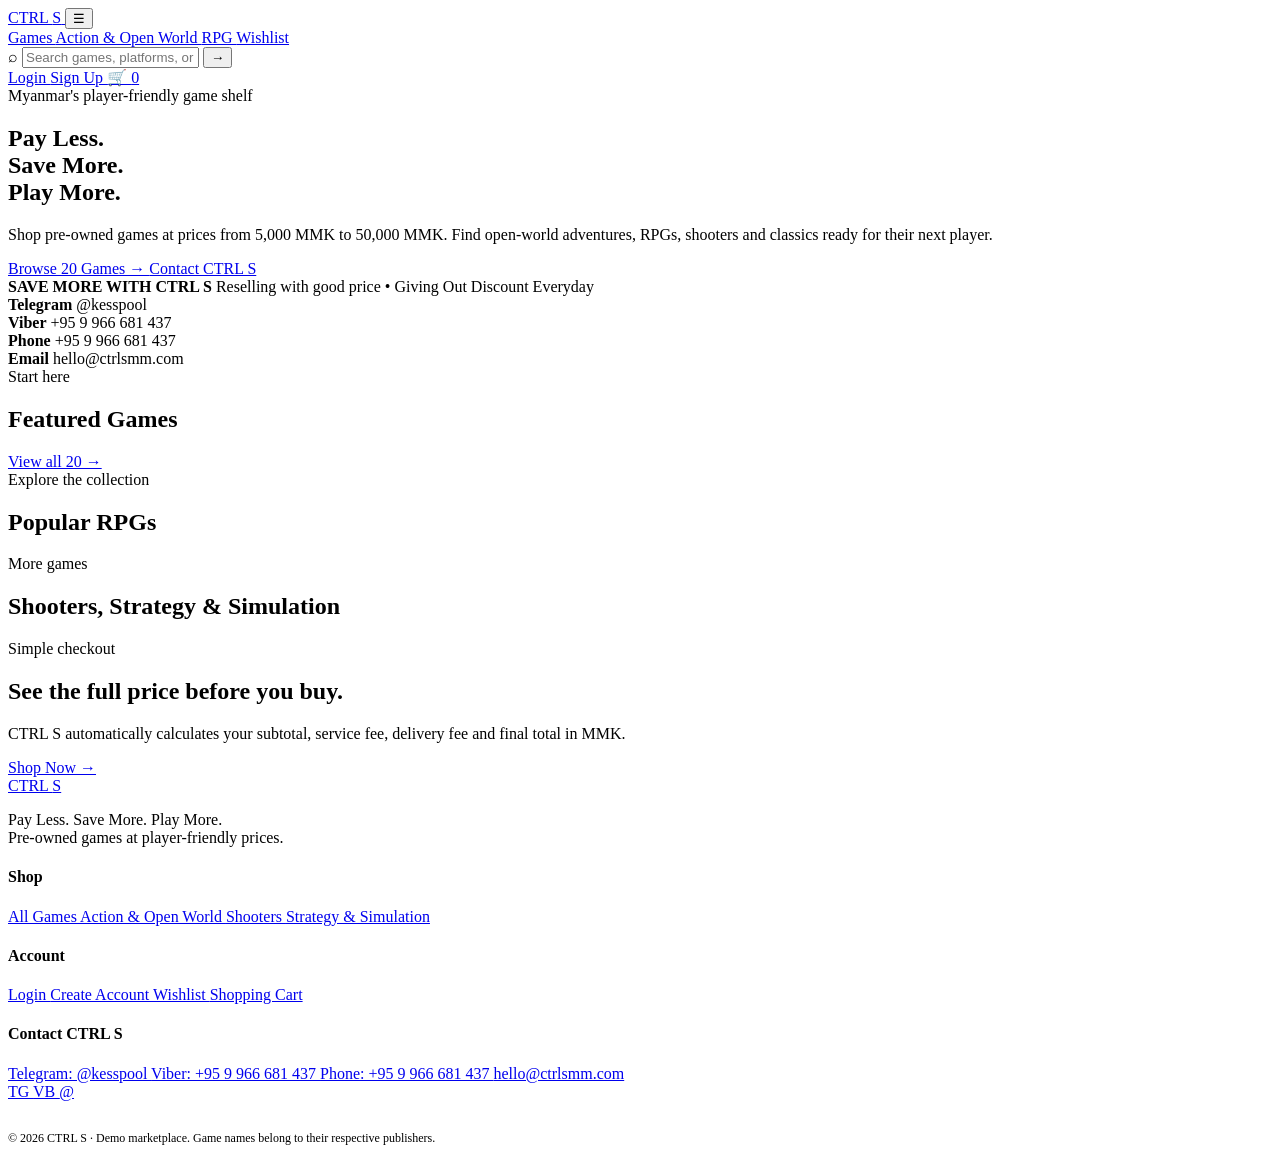
==== index.html @ b0674e4c "Add files via upload" ====
<!doctype html>
<html lang="en">

<head>
    <meta charset="utf-8">
    <meta name="viewport" content="width=device-width, initial-scale=1">

    <title>Home · CTRL S</title>

    <link rel="stylesheet" href="css/style.css">
</head>

<body>

    <!-- ============================== -->
    <!-- Header -->
    <!-- ============================== -->

    <header class="topbar">

        <div class="container nav">

            <a class="logo" href="index.html">
                CTRL <span>S</span>
            </a>

            <button class="mobile-toggle">
                ☰
            </button>

            <nav class="navlinks" id="navlinks">

                <a href="marketplace.html">
                    Games
                </a>

                <a href="marketplace.html?category=Action%20%26%20Open%20World">
                    Action & Open World
                </a>

                <a href="marketplace.html?category=Role-Playing%20Games%20%28RPGs%29">
                    RPG
                </a>

                <a href="profile.html">
                    Wishlist
                </a>

            </nav>

            <form
                class="search"
                action="marketplace.html"
            >

                <span>
                    ⌕
                </span>

                <input
                    name="q"
                    placeholder="Search games, platforms, or categories..."
                >

                <button>
                    →
                </button>

            </form>

            <div class="actions">

                <a
                    class="btn ghost"
                    href="login.html"
                >
                    Login
                </a>

                <a
                    class="btn primary"
                    href="signup.html"
                >
                    Sign Up
                </a>

                <a
                    class="btn cartbtn"
                    href="cart.html"
                >
                    🛒
                    <span class="badge cart-count">
                        0
                    </span>
                </a>

            </div>

        </div>

    </header>


    <!-- ============================== -->
    <!-- Main -->
    <!-- ============================== -->

    <main>

        <!-- Hero -->

        <section class="hero">

            <div class="container hero-grid">

                <div>

                    <span class="eyebrow">
                        Myanmar's player-friendly game shelf
                    </span>

                    <h1>
                        Pay Less.
                        <br>

                        <span style="color:var(--accent)">
                            Save More.
                        </span>

                        <br>

                        Play More.
                    </h1>

                    <p>
                        Shop pre-owned games at prices from
                        5,000 MMK to 50,000 MMK. Find
                        open-world adventures, RPGs, shooters
                        and classics ready for their next player.
                    </p>

                    <div class="hero-actions">

                        <a
                            class="btn primary"
                            href="marketplace.html"
                        >
                            Browse 20 Games →
                        </a>

                        <a
                            class="btn"
                            href="#contact"
                        >
                            Contact CTRL S
                        </a>

                    </div>

                </div>


                <div class="hero-art">

                    <div class="hero-copy">

                        <strong>
                            SAVE MORE WITH CTRL S
                        </strong>

                        <span>
                            Reselling with good price • Giving Out Discount Everyday 
                        </span>

                    </div>

                </div>

            </div>

        </section>


        <!-- ============================== -->
        <!-- Contact -->
        <!-- ============================== -->

        <section
            class="contact-strip"
            id="contact"
        >

            <div class="container contact-items">

                <div class="contact-item">
                    
                    <b>Telegram</b>
                    @kesspool
                </div>

                <div class="contact-item">
                    
                    <b>Viber</b>
                    +95 9 966 681 437
                </div>

                <div class="contact-item">
                    
                    <b>Phone</b>
                     +95 9 966 681 437
                </div>

                <div class="contact-item">
                    
                    <b>Email</b>
                    hello@ctrlsmm.com
                </div>

            </div>

        </section>


        <!-- ============================== -->
        <!-- Featured Games -->
        <!-- ============================== -->

        <section class="section">

            <div class="container">

                <div class="section-head">

                    <div>

                        <span class="eyebrow">
                            Start here
                        </span>

                        <h2>
                            Featured Games
                        </h2>

                    </div>

                    <a
                        class="muted"
                        href="marketplace.html"
                    >
                        View all 20 →
                    </a>

                </div>

                <!-- JavaScript puts game cards here -->

                <div
                    id="featured"
                    class="grid"
                ></div>

            </div>

        </section>


        <!-- ============================== -->
        <!-- Popular RPGs -->
        <!-- ============================== -->

        <section class="section">

            <div class="container">

                <div class="section-head">

                    <div>

                        <span class="eyebrow">
                            Explore the collection
                        </span>

                        <h2>
                            Popular RPGs
                        </h2>

                    </div>

                </div>

                <!-- JavaScript puts game cards here -->

                <div
                    id="popular"
                    class="grid"
                ></div>

            </div>

        </section>


        <!-- ============================== -->
        <!-- More Games -->
        <!-- ============================== -->

        <section class="section">

            <div class="container">

                <div class="section-head">

                    <div>

                        <span class="eyebrow">
                            More games
                        </span>

                        <h2>
                            Shooters, Strategy & Simulation
                        </h2>

                    </div>

                </div>

                <!-- JavaScript puts game cards here -->

                <div
                    id="recent"
                    class="grid"
                ></div>

            </div>

        </section>


        <!-- ============================== -->
        <!-- Promo -->
        <!-- ============================== -->

        <section class="section">

            <div class="container">

                <div class="promo">

                    <div>

                        <span class="eyebrow">
                            Simple checkout
                        </span>

                        <h2>
                            See the full price before you buy.
                        </h2>

                        <p>
                            CTRL S automatically calculates your
                            subtotal, service fee, delivery fee
                            and final total in MMK.
                        </p>

                    </div>

                    <a
                        class="btn primary"
                        href="marketplace.html"
                    >
                        Shop Now →
                    </a>

                </div>

            </div>

        </section>

    </main>


    <!-- ============================== -->
    <!-- Toast -->
    <!-- ============================== -->

    <div
        id="toast"
        class="toast"
    ></div>


    <!-- ============================== -->
    <!-- Footer -->
    <!-- ============================== -->

    <footer class="footer">

        <div class="container footer-grid">

            <!-- Footer Brand -->

            <div>

                <a
                    class="logo"
                    href="index.html"
                >
                    CTRL <span>S</span>
                </a>

                <p>
                    Pay Less. Save More. Play More.
                    <br>
                    Pre-owned games at player-friendly prices.
                </p>

            </div>


            <!-- Shop -->

            <div>

                <h4>
                    Shop
                </h4>

                <a href="marketplace.html">
                    All Games
                </a>

                <a href="marketplace.html?category=Action%20%26%20Open%20World">
                    Action & Open World
                </a>

                <a href="marketplace.html?category=Shooters">
                    Shooters
                </a>

                <a href="marketplace.html?category=Platformers%2C%20Strategy%2C%20%26%20Simulation">
                    Strategy & Simulation
                </a>

            </div>


            <!-- Account -->

            <div>

                <h4>
                    Account
                </h4>

                <a href="login.html">
                    Login
                </a>

                <a href="signup.html">
                    Create Account
                </a>

                <a href="profile.html">
                    Wishlist
                </a>

                <a href="cart.html">
                    Shopping Cart
                </a>

            </div>


             <!-- Contact -->
            <div>

                <h4>Contact CTRL S</h4>

                <a
                    href="https://t.me/kesspool"
                    target="_blank"
                >
                    Telegram: @kesspool
                </a>

                <a href="viber://chat?number=%2B959966681437">
                    Viber: +95 9 966 681 437
                </a>

                <a href="tel:+959966681437">
                    Phone: +95 9 966 681 437
                </a>

                <a href="mailto:hello@ctrlsmm.com">
                    hello@ctrlsmm.com
                </a>


                <div class="socials">

                    <a href="https://t.me/kesspool">
                        TG
                    </a>

                    <a href="viber://chat?number=%2B959966681437">
                        VB
                    </a>

                    <a href="mailto:hello@ctrlsmm.com">
                        @
                    </a>

                </div>

            </div>

        </div>


        <!-- Copyright -->

        <div
            class="container"
            style="margin-top:30px;font-size:12px"
        >
            © 2026 CTRL S · Demo marketplace.
            Game names belong to their respective publishers.
        </div>

    </footer>


    <!-- ============================== -->
    <!-- JavaScript -->
    <!-- ============================== -->

    <script src="js/products.js"></script>
    <script src="js/main.js"></script>

</body>

</html>
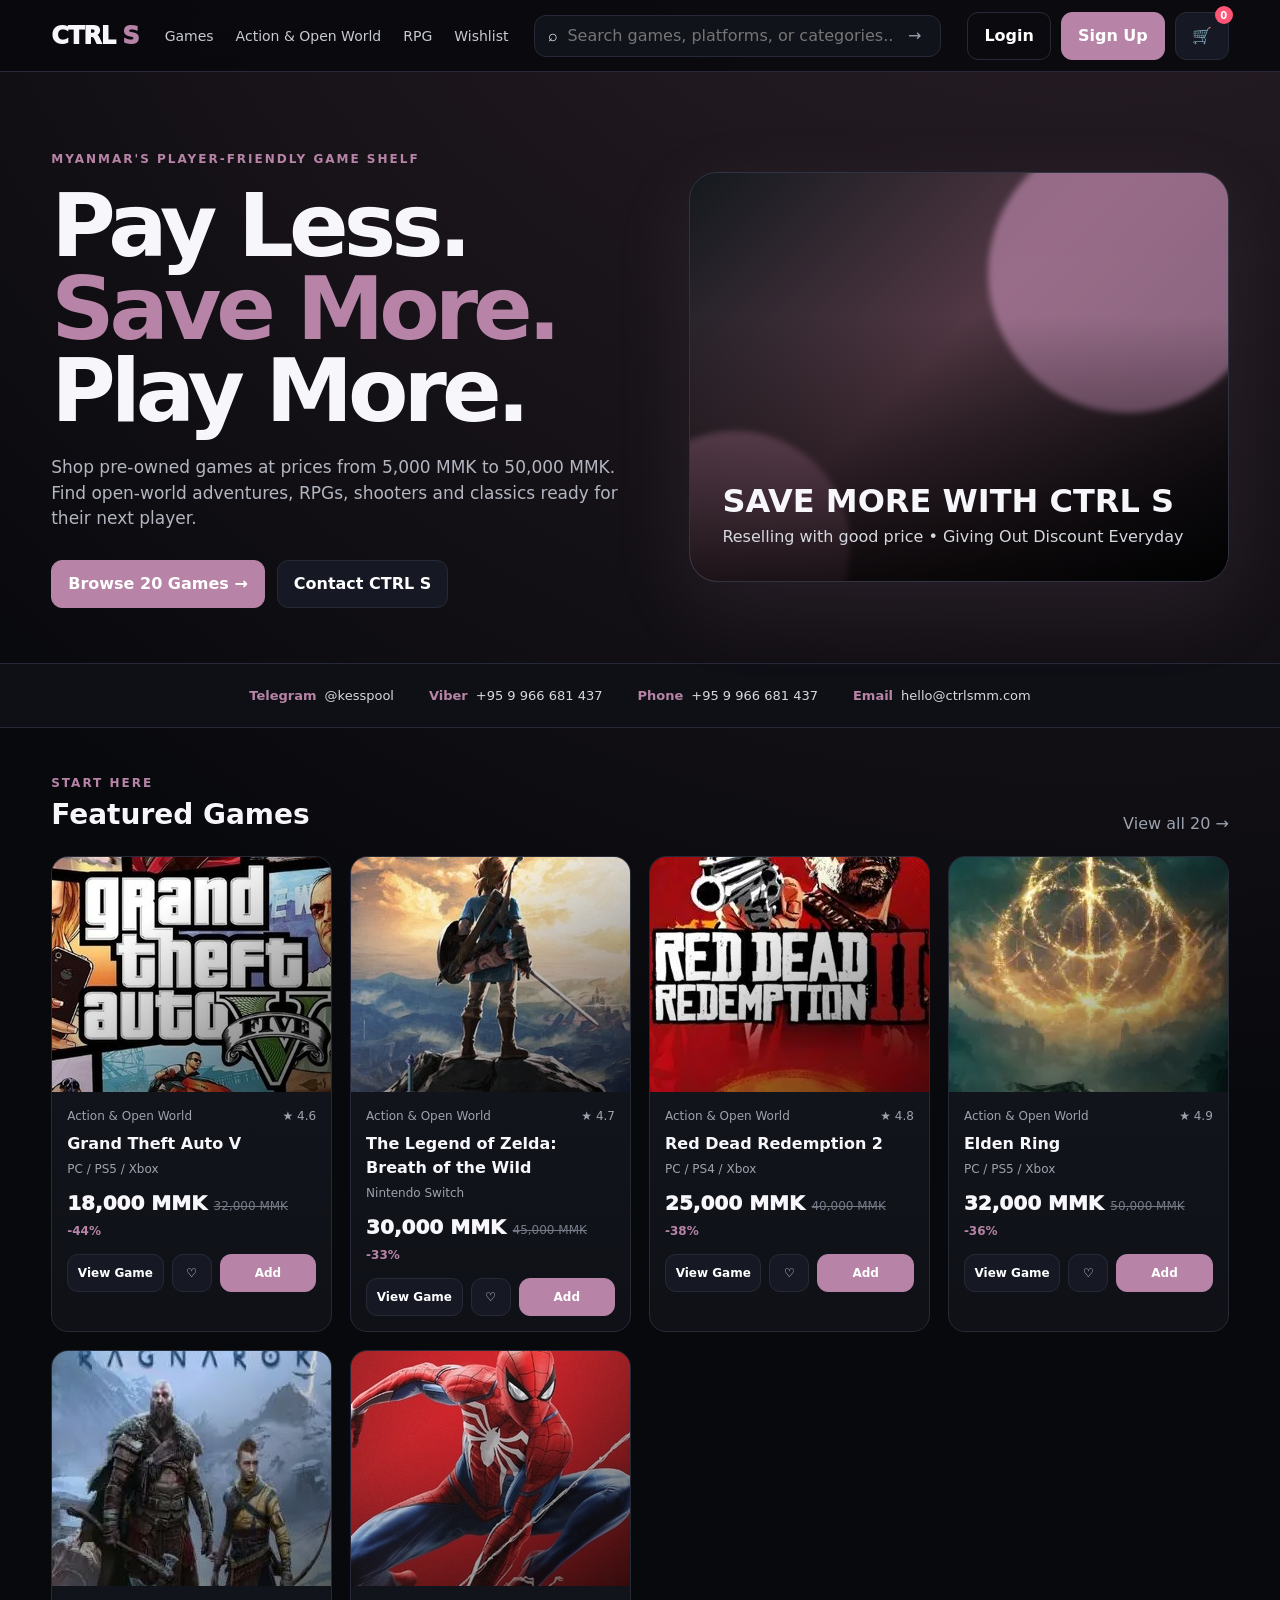
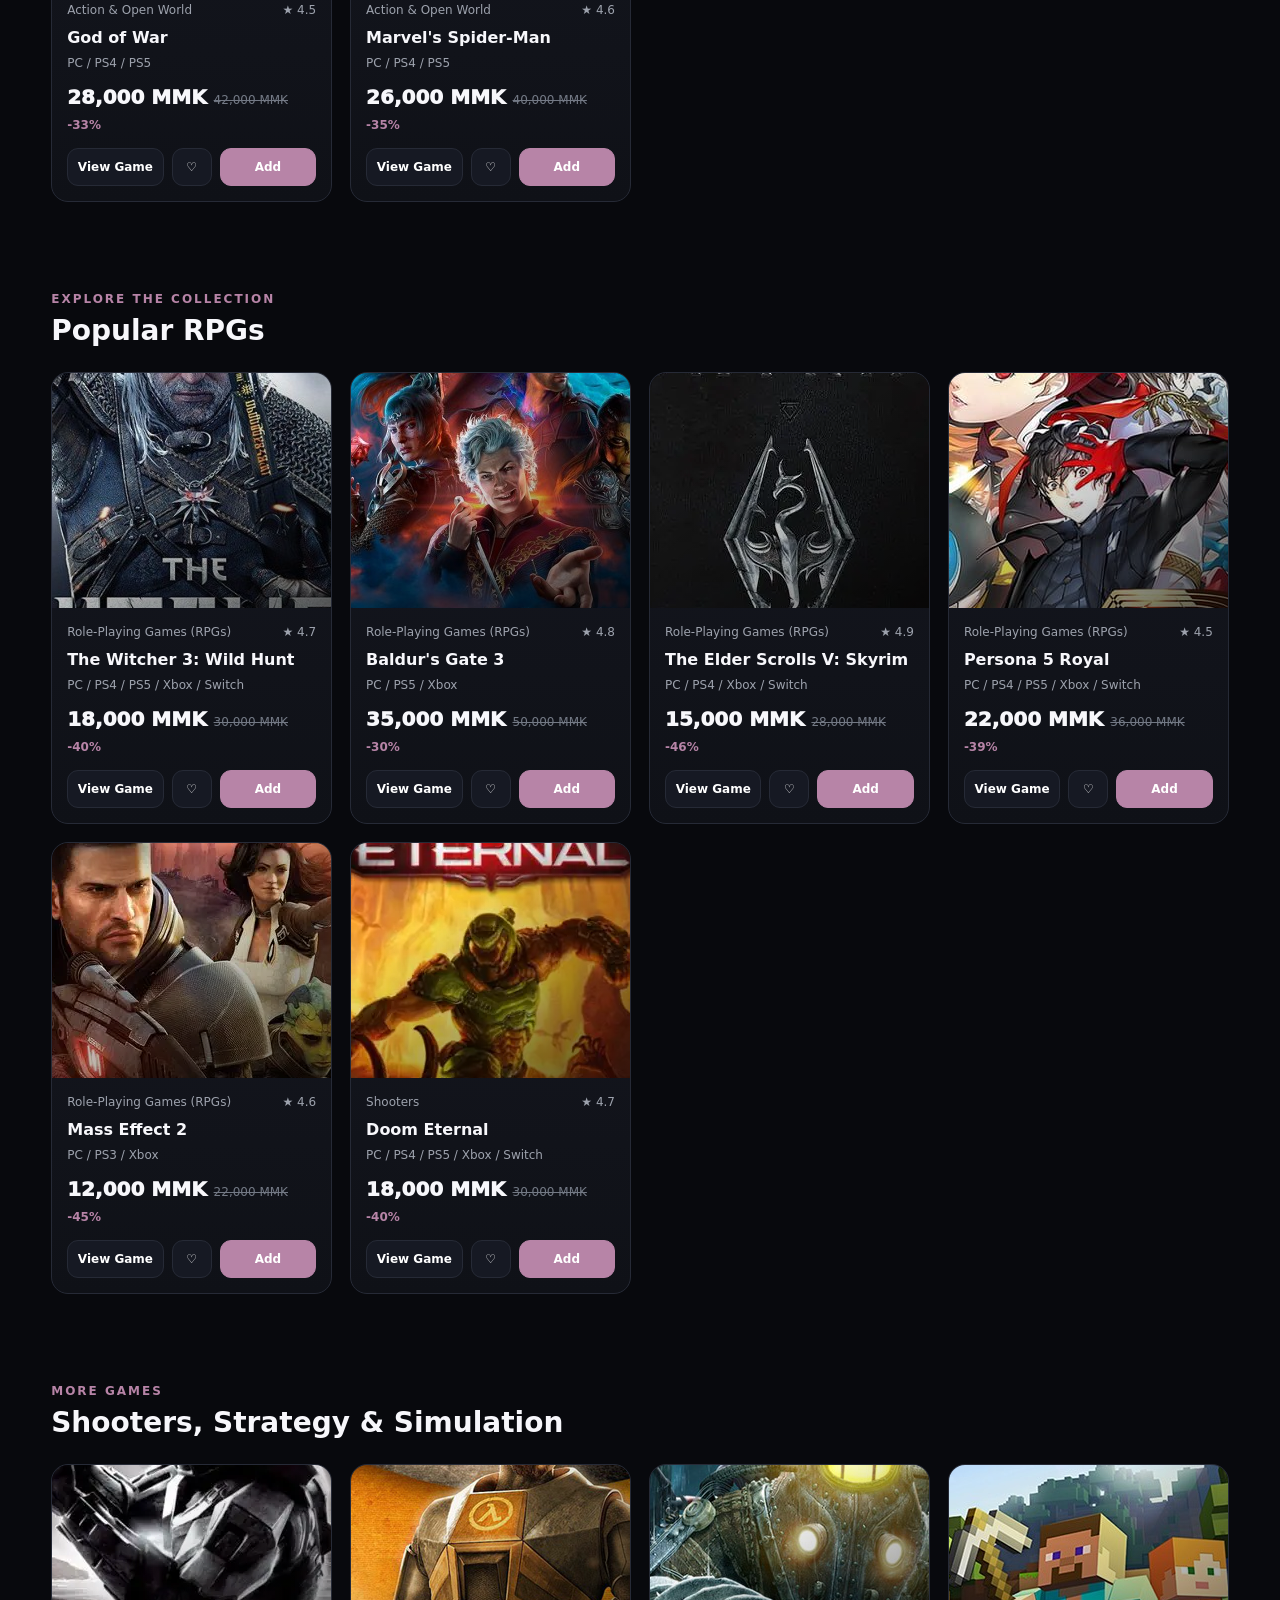
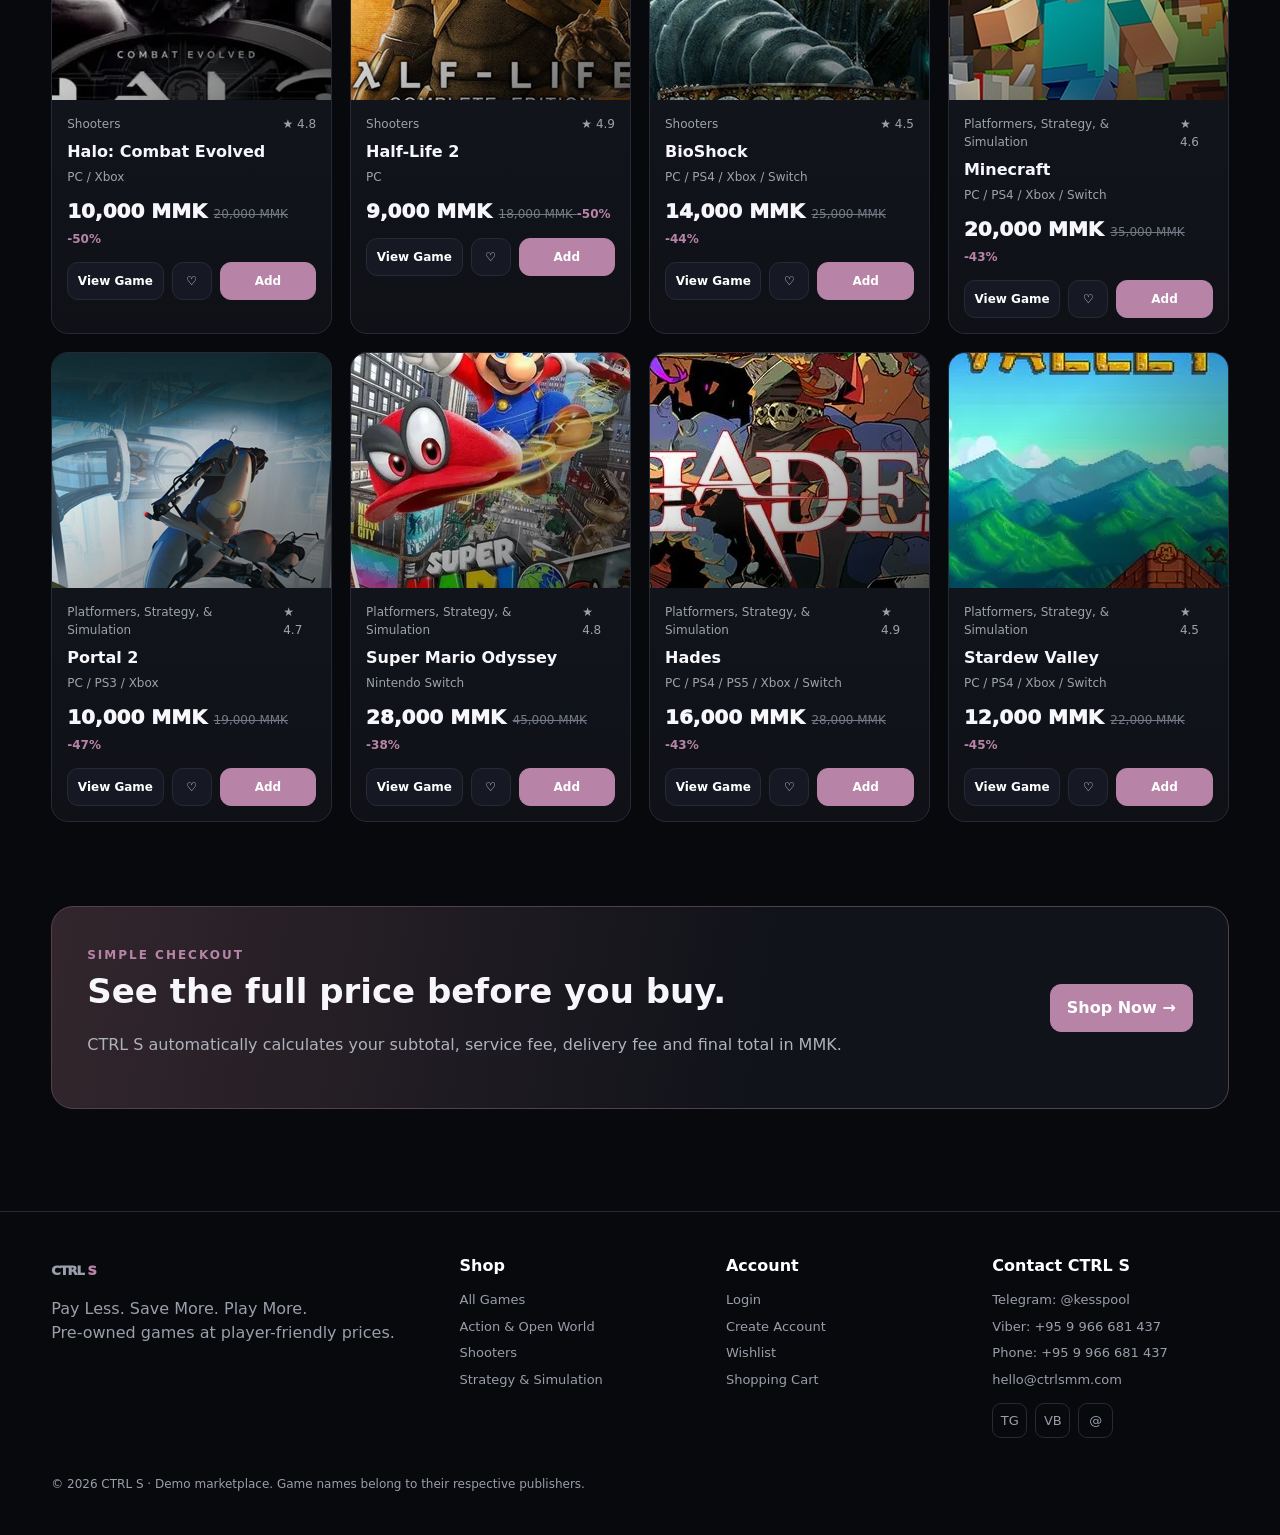
==== commit b353c115: "Add files via upload" ====
--- a/index.html
+++ b/index.html
@@ -7,7 +7,7 @@
 
     <title>Home · CTRL S</title>
 
-    <link rel="stylesheet" href="css/style.css">
+    <link rel="stylesheet" href="style.css">
 </head>
 
 <body>
@@ -535,8 +535,8 @@
     <!-- JavaScript -->
     <!-- ============================== -->
 
-    <script src="js/products.js"></script>
-    <script src="js/main.js"></script>
+    <script src="products.js"></script>
+    <script src="main.js"></script>
 
 </body>
 
--- a/style.css
+++ b/style.css
@@ -0,0 +1,1076 @@
+:root{
+ --bg:#08090d;--panel:#11131a;--panel2:#171923;--text:#f7f7fb;--muted:#9ca3af;
+ --line:#262a36;--accent:#B784A7;--accent2:#B784A7;--danger:#ff5577;--max:1200px;
+}
+
+*{box-sizing:border-box}
+html{scroll-behavior:smooth}
+
+body{
+ margin:0;
+ background:radial-gradient(circle at 85% -10%,#30232B 0,transparent 30%),var(--bg);
+ color:var(--text);
+ font-family:Inter,system-ui,-apple-system,Segoe UI,sans-serif;
+ line-height:1.5
+}
+
+a{color:inherit;text-decoration:none}
+button,input,select,textarea{font:inherit}
+button{cursor:pointer;border:0}
+
+.container{width:min(var(--max),92%);margin:auto}
+
+.topbar{
+ height:72px;
+ border-bottom:1px solid var(--line);
+ background:rgba(8,9,13,.88);
+ backdrop-filter:blur(18px);
+ position:sticky;
+ top:0;
+ z-index:50
+}
+
+.nav{
+ height:72px;
+ display:flex;
+ align-items:center;
+ gap:26px
+}
+
+.logo{
+ font-weight:950;
+ letter-spacing:-1px;
+ font-size:24px
+}
+
+.logo span{color:var(--accent)}
+
+.navlinks{
+ display:flex;
+ gap:22px;
+ color:#c8cad2;
+ font-size:14px
+}
+
+.navlinks a:hover{color:var(--accent)}
+
+.search{
+ display:flex;
+ align-items:center;
+ background:#11131a;
+ border:1px solid var(--line);
+ border-radius:12px;
+ padding:0 13px;
+ height:42px;
+ flex:1;
+ max-width:430px;
+ margin-left:auto
+}
+
+.search input{
+ background:transparent;
+ border:0;
+ outline:0;
+ color:#fff;
+ width:100%;
+ padding:0 9px
+}
+
+.search button{
+ background:none;
+ color:var(--muted)
+}
+
+.actions{
+ display:flex;
+ align-items:center;
+ gap:10px
+}
+
+.btn{
+ display:inline-flex;
+ align-items:center;
+ justify-content:center;
+ gap:8px;
+ border-radius:11px;
+ padding:11px 16px;
+ font-weight:800;
+ transition:.2s;
+ border:1px solid var(--line);
+ background:#161923;
+ color:#fff
+}
+
+.btn:hover{
+ transform:translateY(-2px);
+ border-color:#4a4f5e
+}
+
+.btn.primary{
+ background:var(--accent);
+ color:#fff;
+ border-color:var(--accent)
+}
+
+.btn.primary:hover{
+ background:#A96F91
+}
+
+.btn.ghost{background:transparent}
+
+.cartbtn{position:relative}
+
+.badge{
+ position:absolute;
+ right:-5px;
+ top:-7px;
+ background:var(--danger);
+ color:#fff;
+ border-radius:99px;
+ font-size:10px;
+ min-width:18px;
+ height:18px;
+ display:grid;
+ place-items:center
+}
+
+.mobile-toggle{
+ display:none;
+ background:none;
+ color:#fff;
+ font-size:24px
+}
+
+
+/* =========================
+   HERO
+========================= */
+
+.hero{padding:74px 0 55px}
+
+.hero-grid{
+ display:grid;
+ grid-template-columns:1.05fr .95fr;
+ gap:42px;
+ align-items:center
+}
+
+.eyebrow{
+ color:var(--accent);
+ font-weight:900;
+ text-transform:uppercase;
+ letter-spacing:2px;
+ font-size:12px
+}
+
+.hero h1{
+ font-size:clamp(48px,7vw,88px);
+ line-height:.94;
+ letter-spacing:-5px;
+ margin:15px 0 22px;
+ max-width:720px
+}
+
+.hero p{
+ color:#b3b6c0;
+ max-width:570px;
+ font-size:17px
+}
+
+.hero-actions{
+ display:flex;
+ gap:12px;
+ margin-top:28px
+}
+
+.hero-art{
+ height:410px;
+ border-radius:28px;
+ overflow:hidden;
+ position:relative;
+ border:1px solid #303442;
+ background:linear-gradient(135deg,#14191e,#523844 45%,#08090d);
+ box-shadow:0 25px 80px rgba(183,132,167,.12)
+}
+
+.hero-art:before,
+.hero-art:after{
+ content:"";
+ position:absolute;
+ border-radius:50%;
+ filter:blur(3px)
+}
+
+.hero-art:before{
+ width:280px;
+ height:280px;
+ background:#B784A7;
+ right:-40px;
+ top:-40px;
+ opacity:.7
+}
+
+.hero-art:after{
+ width:230px;
+ height:230px;
+ background:#B57C9A;
+ left:-70px;
+ bottom:-80px;
+ opacity:.55
+}
+
+.hero-copy{
+ position:absolute;
+ inset:0;
+ display:flex;
+ flex-direction:column;
+ justify-content:end;
+ padding:32px;
+ z-index:1;
+ background:linear-gradient(transparent 35%,rgba(0,0,0,.8))
+}
+
+.hero-copy strong{font-size:32px}
+.hero-copy span{color:#d5d8df}
+
+
+/* =========================
+   SECTIONS
+========================= */
+
+.section{padding:42px 0}
+
+.section-head{
+ display:flex;
+ justify-content:space-between;
+ align-items:end;
+ margin-bottom:20px
+}
+
+.section h2{
+ font-size:28px;
+ margin:0
+}
+
+.muted{color:var(--muted)}
+
+.grid{
+ display:grid;
+ grid-template-columns:repeat(4,1fr);
+ gap:18px
+}
+
+
+/* =========================
+   PRODUCT CARDS
+========================= */
+
+.card{
+ background:linear-gradient(180deg,#151720,#0f1117);
+ border:1px solid var(--line);
+ border-radius:17px;
+ overflow:hidden;
+ transition:.22s
+}
+
+.card:hover{
+ transform:translateY(-5px);
+ border-color:#414653
+}
+
+.cover{
+ height:235px;
+ position:relative;
+ overflow:hidden;
+ background:#222
+}
+
+.cover:before{
+ content:"";
+ position:absolute;
+ width:170px;
+ height:170px;
+ border-radius:50%;
+ background:rgba(255,255,255,.18);
+ right:-55px;
+ top:-50px;
+ filter:blur(2px)
+}
+
+.cover:after{
+ content:"";
+ position:absolute;
+ inset:0;
+ background:linear-gradient(145deg,transparent 25%,rgba(0,0,0,.55))
+}
+
+.cover-title{
+ position:absolute;
+ left:17px;
+ bottom:15px;
+ z-index:2;
+ font-weight:950;
+ font-size:25px;
+ line-height:1.02;
+ max-width:85%;
+ text-shadow:0 2px 12px #000
+}
+
+.cover-sub{
+ position:absolute;
+ left:18px;
+ top:16px;
+ z-index:2;
+ background:rgba(0,0,0,.45);
+ border:1px solid rgba(255,255,255,.15);
+ padding:4px 8px;
+ border-radius:7px;
+ font-size:11px;
+ font-weight:800
+}
+
+.card-body{padding:15px}
+
+.meta{
+ display:flex;
+ justify-content:space-between;
+ gap:8px;
+ color:#9da2ad;
+ font-size:12px
+}
+
+.price{
+ font-size:20px;
+ font-weight:950
+}
+
+.old{
+ text-decoration:line-through;
+ color:#737985;
+ font-size:12px
+}
+
+.discount{
+ color:var(--accent);
+ font-weight:800;
+ font-size:12px
+}
+
+.card-actions{
+ display:flex;
+ gap:8px;
+ margin-top:12px
+}
+
+.card-actions .btn{
+ flex:1;
+ padding:9px;
+ font-size:12px
+}
+
+.heart{
+ width:40px!important;
+ flex:0 0 40px!important
+}
+
+
+/* =========================
+   CATEGORIES
+========================= */
+
+.categories{
+ display:grid;
+ grid-template-columns:repeat(4,1fr);
+ gap:14px
+}
+
+.cat{
+ padding:22px;
+ border-radius:16px;
+ border:1px solid var(--line);
+ background:#101219
+}
+
+.cat b{
+ display:block;
+ margin-top:20px
+}
+
+.cat:hover{
+ border-color:var(--accent)
+}
+
+
+/* =========================
+   STEPS
+========================= */
+
+.steps{
+ display:grid;
+ grid-template-columns:repeat(3,1fr);
+ gap:18px
+}
+
+.step{
+ padding:25px;
+ border:1px solid var(--line);
+ border-radius:17px;
+ background:#101219
+}
+
+.stepnum{
+ width:36px;
+ height:36px;
+ border-radius:10px;
+ display:grid;
+ place-items:center;
+ background:var(--accent);
+ color:#fff;
+ font-weight:950
+}
+
+
+/* =========================
+   PROMO
+========================= */
+
+.promo{
+ padding:35px;
+ border:1px solid #55404A;
+ border-radius:22px;
+ background:linear-gradient(100deg,#33262D,#11131a 60%);
+ display:flex;
+ align-items:center;
+ justify-content:space-between;
+ gap:25px
+}
+
+.promo h2{
+ font-size:34px;
+ margin:0
+}
+
+.promo p{color:#aeb2bc}
+
+
+/* =========================
+   MARKETPLACE
+========================= */
+
+.page-head{padding:55px 0 28px}
+
+.page-head h1{
+ font-size:46px;
+ letter-spacing:-2px;
+ margin:0 0 8px
+}
+
+.filters{
+ display:flex;
+ gap:10px;
+ flex-wrap:wrap;
+ margin:15px 0 25px
+}
+
+.filters input,
+.filters select,
+.form input,
+.form select,
+.form textarea{
+ background:#11131a;
+ color:#fff;
+ border:1px solid var(--line);
+ border-radius:10px;
+ padding:11px 12px;
+ outline:none
+}
+
+.filters input{min-width:240px}
+.filters select{min-width:145px}
+
+.market-layout{
+ display:grid;
+ grid-template-columns:1fr;
+ gap:20px
+}
+
+
+/* =========================
+   PRODUCT DETAILS
+========================= */
+
+.product-layout{
+ display:grid;
+ grid-template-columns:.9fr 1.1fr;
+ gap:35px;
+ padding:55px 0
+}
+
+.product-visual{
+ height:570px;
+ border-radius:22px;
+ position:relative;
+ overflow:hidden;
+ border:1px solid var(--line)
+}
+
+.product-info h1{
+ font-size:52px;
+ line-height:1;
+ margin:10px 0 16px;
+ letter-spacing:-2px
+}
+
+.product-info .bigprice{
+ font-size:38px;
+ font-weight:950;
+ margin:20px 0
+}
+
+.detail-list{
+ display:grid;
+ grid-template-columns:repeat(2,1fr);
+ gap:10px;
+ margin:22px 0
+}
+
+.detail{
+ padding:13px;
+ background:#11131a;
+ border:1px solid var(--line);
+ border-radius:10px
+}
+
+.seller{
+ padding:18px;
+ border:1px solid var(--line);
+ border-radius:14px;
+ margin:20px 0
+}
+
+.qty{
+ display:flex;
+ align-items:center;
+ gap:10px
+}
+
+.qty button{
+ width:35px;
+ height:35px;
+ border-radius:8px;
+ background:#20232d;
+ color:#fff
+}
+
+
+/* =========================
+   FORMS
+========================= */
+
+.form-wrap{
+ max-width:820px;
+ padding:55px 0
+}
+
+.form-grid{
+ display:grid;
+ grid-template-columns:1fr 1fr;
+ gap:16px
+}
+
+.field{
+ display:flex;
+ flex-direction:column;
+ gap:7px
+}
+
+.field.full{grid-column:1/-1}
+
+.field label{
+ font-size:13px;
+ font-weight:800;
+ color:#d9dbe1
+}
+
+.form textarea{
+ min-height:140px;
+ resize:vertical
+}
+
+.error{
+ color:#ff7995;
+ font-size:12px;
+ display:none
+}
+
+.drop{
+ padding:30px;
+ border:1px dashed #4b5060;
+ border-radius:14px;
+ text-align:center;
+ color:#9da2ad
+}
+
+
+/* =========================
+   CART
+========================= */
+
+.cart-layout{
+ display:grid;
+ grid-template-columns:1.4fr .6fr;
+ gap:20px;
+ padding:45px 0
+}
+
+.cart-item{
+ display:grid;
+ grid-template-columns:100px 1fr auto;
+ gap:15px;
+ padding:15px;
+ border:1px solid var(--line);
+ border-radius:15px;
+ background:#11131a;
+ margin-bottom:12px
+}
+
+.mini-cover{
+ height:90px;
+ border-radius:10px
+}
+
+.summary{
+ padding:22px;
+ border:1px solid var(--line);
+ border-radius:15px;
+ background:#11131a;
+ height:max-content;
+ position:sticky;
+ top:95px
+}
+
+.summary-row{
+ display:flex;
+ justify-content:space-between;
+ margin:12px 0;
+ color:#b4b8c2
+}
+
+.summary-total{
+ font-size:22px;
+ font-weight:950;
+ color:#fff;
+ border-top:1px solid var(--line);
+ padding-top:15px
+}
+
+
+/* =========================
+   AUTH
+========================= */
+
+.auth{
+ min-height:calc(100vh - 72px);
+ display:grid;
+ place-items:center;
+ padding:50px 0
+}
+
+.auth-box{
+ width:min(450px,92%);
+ padding:30px;
+ background:#11131a;
+ border:1px solid var(--line);
+ border-radius:20px
+}
+
+.auth-box h1{margin-top:0}
+
+.auth-box .field{margin:13px 0}
+
+.auth-box .btn{width:100%}
+
+
+/* =========================
+   PROFILE
+========================= */
+
+.profile-grid{
+ display:grid;
+ grid-template-columns:260px 1fr;
+ gap:20px;
+ padding:45px 0
+}
+
+.side{
+ padding:15px;
+ border:1px solid var(--line);
+ border-radius:15px;
+ background:#11131a;
+ height:max-content
+}
+
+.side a{
+ display:block;
+ padding:12px;
+ border-radius:9px;
+ color:#b8bcc6
+}
+
+.side a:hover,
+.side a.active{
+ background:#20232d;
+ color:#fff
+}
+
+.panel{
+ padding:22px;
+ border:1px solid var(--line);
+ border-radius:15px;
+ background:#11131a;
+ margin-bottom:15px
+}
+
+.stats{
+ display:grid;
+ grid-template-columns:repeat(3,1fr);
+ gap:12px
+}
+
+.stat{
+ padding:18px;
+ background:#171a23;
+ border-radius:12px
+}
+
+.stat b{font-size:25px}
+
+
+/* =========================
+   FOOTER
+========================= */
+
+.footer{
+ margin-top:60px;
+ border-top:1px solid var(--line);
+ padding:42px 0;
+ color:#999eaa
+}
+
+.footer-grid{
+ display:grid;
+ grid-template-columns:1.6fr 1fr 1fr 1fr;
+ gap:30px
+}
+
+.footer h4{
+ color:#fff;
+ margin:0 0 12px
+}
+
+.footer a{
+ display:block;
+ margin:7px 0;
+ font-size:13px
+}
+
+.socials{
+ display:flex;
+ gap:8px
+}
+
+.socials a{
+ width:35px;
+ height:35px;
+ display:grid;
+ place-items:center;
+ border:1px solid var(--line);
+ border-radius:9px
+}
+
+
+/* =========================
+   TOAST / EMPTY
+========================= */
+
+.toast{
+ position:fixed;
+ right:22px;
+ bottom:22px;
+ background:#f7f7fb;
+ color:#08090d;
+ padding:13px 17px;
+ border-radius:11px;
+ font-weight:800;
+ box-shadow:0 12px 40px #0008;
+ transform:translateY(30px);
+ opacity:0;
+ pointer-events:none;
+ transition:.25s;
+ z-index:100
+}
+
+.toast.show{
+ transform:translateY(0);
+ opacity:1
+}
+
+.empty{
+ text-align:center;
+ padding:60px;
+ border:1px dashed #3b3f4c;
+ border-radius:16px;
+ color:#9da2ad
+}
+
+.empty h2{color:#fff}
+
+
+/* =========================
+   GAME IMAGE PLACEHOLDERS
+========================= */
+
+.game-image-placeholder{
+ height:235px;
+ position:relative;
+ overflow:hidden;
+ border-radius:0;
+ background:#222;
+ display:flex;
+ align-items:center;
+ justify-content:center
+}
+
+.game-image-placeholder.large{
+ height:570px;
+ border-radius:22px;
+ border:1px solid var(--line)
+}
+
+.game-image-placeholder:after{
+ content:"";
+ position:absolute;
+ inset:0;
+ background:linear-gradient(145deg,transparent 30%,rgba(0,0,0,.65))
+}
+
+.image-placeholder-inner{
+ position:relative;
+ z-index:2;
+ text-align:center;
+ border:1px dashed rgba(255,255,255,.4);
+ padding:18px 25px;
+ border-radius:13px;
+ background:rgba(0,0,0,.2);
+ backdrop-filter:blur(5px)
+}
+
+.image-placeholder-inner span{
+ display:block;
+ font-size:12px;
+ font-weight:950;
+ letter-spacing:2px;
+ color:#fff
+}
+
+.image-placeholder-inner small{
+ display:block;
+ margin-top:7px;
+ color:#ddd;
+ font-size:13px
+}
+
+.image-placeholder-inner em{
+ display:block;
+ margin-top:4px;
+ color:var(--accent);
+ font-style:normal;
+ font-size:11px
+}
+
+
+/* =========================
+   CONTACT
+========================= */
+
+.contact-strip{
+ border-top:1px solid var(--line);
+ border-bottom:1px solid var(--line);
+ background:#0e1016;
+ padding:22px 0
+}
+
+.contact-items{
+ display:flex;
+ justify-content:center;
+ gap:35px;
+ flex-wrap:wrap
+}
+
+.contact-item{
+ display:flex;
+ align-items:center;
+ gap:8px;
+ color:#d6d9e0;
+ font-size:13px
+}
+
+.contact-item b{color:var(--accent)}
+
+.price-note{
+ font-size:12px;
+ color:#8f95a1;
+ margin-top:6px
+}
+
+
+/* =========================
+   RESPONSIVE
+========================= */
+
+@media(max-width:950px){
+
+ .navlinks{display:none}
+
+ .mobile-toggle{
+  display:block
+ }
+
+ .nav{gap:12px}
+
+ .search{
+  max-width:none
+ }
+
+ .hero-grid,
+ .product-layout,
+ .cart-layout{
+  grid-template-columns:1fr
+ }
+
+ .hero-art{height:330px}
+
+ .grid{
+  grid-template-columns:repeat(3,1fr)
+ }
+
+ .categories{
+  grid-template-columns:repeat(2,1fr)
+ }
+
+ .profile-grid{
+  grid-template-columns:1fr
+ }
+
+ .summary{
+  position:static
+ }
+}
+
+@media(max-width:680px){
+
+ .nav{height:64px}
+ .topbar{height:64px}
+
+ .actions .btn:not(.cartbtn){
+  display:none
+ }
+
+ .search{
+  order:3;
+  width:100%;
+  max-width:none
+ }
+
+ .nav{
+  flex-wrap:wrap;
+  height:auto;
+  padding:10px 0
+ }
+
+ .topbar{height:112px}
+
+ .hero{
+  padding-top:45px
+ }
+
+ .hero h1{
+  font-size:52px;
+  letter-spacing:-3px
+ }
+
+ .grid{
+  grid-template-columns:repeat(2,1fr)
+ }
+
+ .cover{
+  height:190px
+ }
+
+ .steps{
+  grid-template-columns:1fr
+ }
+
+ .footer-grid{
+  grid-template-columns:1fr 1fr
+ }
+
+ .form-grid{
+  grid-template-columns:1fr
+ }
+
+ .field.full{
+  grid-column:auto
+ }
+
+ .page-head h1{
+  font-size:38px
+ }
+
+ .product-info h1{
+  font-size:40px
+ }
+
+ .detail-list{
+  grid-template-columns:1fr
+ }
+
+ .cart-item{
+  grid-template-columns:70px 1fr
+ }
+
+ .cart-item .remove{
+  grid-column:2
+ }
+
+ .promo{
+  display:block
+ }
+
+ .categories{
+  grid-template-columns:1fr 1fr
+ }
+}
+
+@media(max-width:440px){
+
+ .grid{
+  grid-template-columns:1fr
+ }
+
+ .categories{
+  grid-template-columns:1fr
+ }
+
+ .hero-actions{
+  flex-direction:column
+ }
+
+ .footer-grid{
+  grid-template-columns:1fr
+ }
+
+ .hero-art{
+  height:280px
+ }
+}
